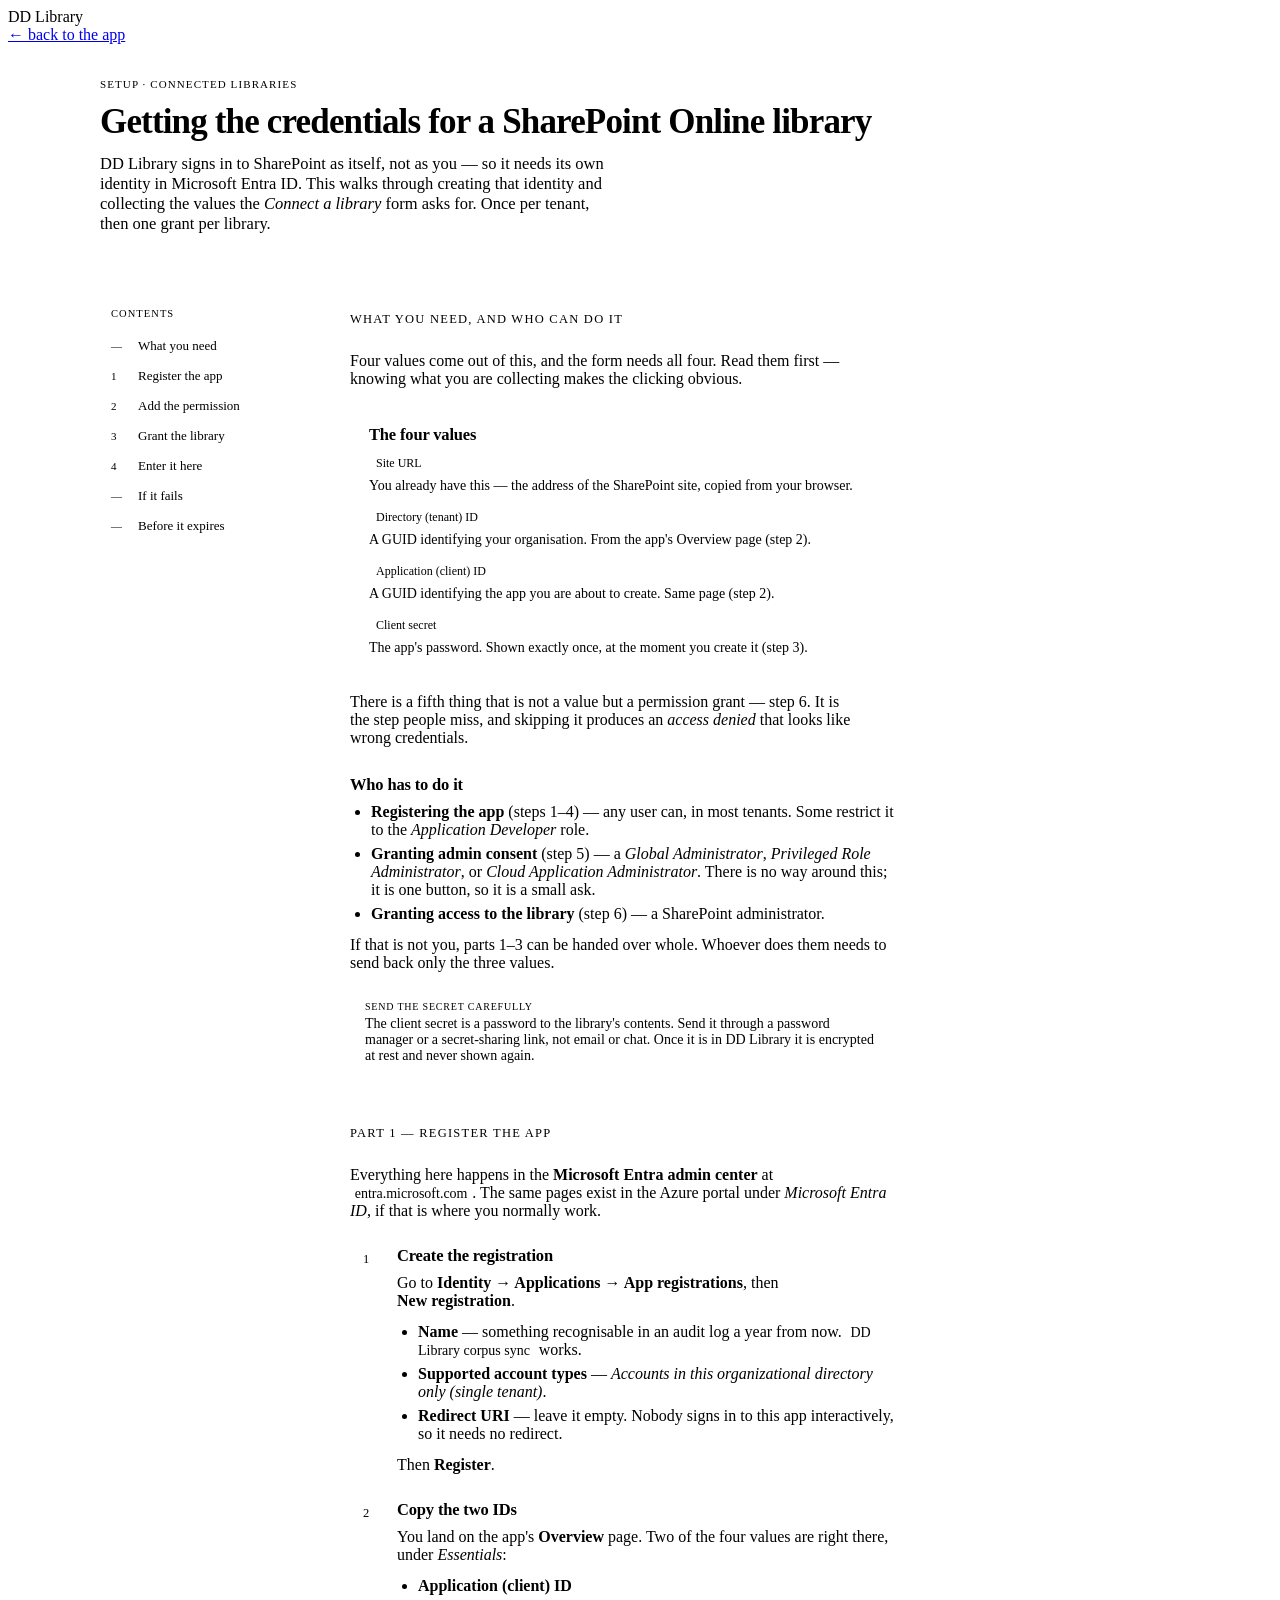
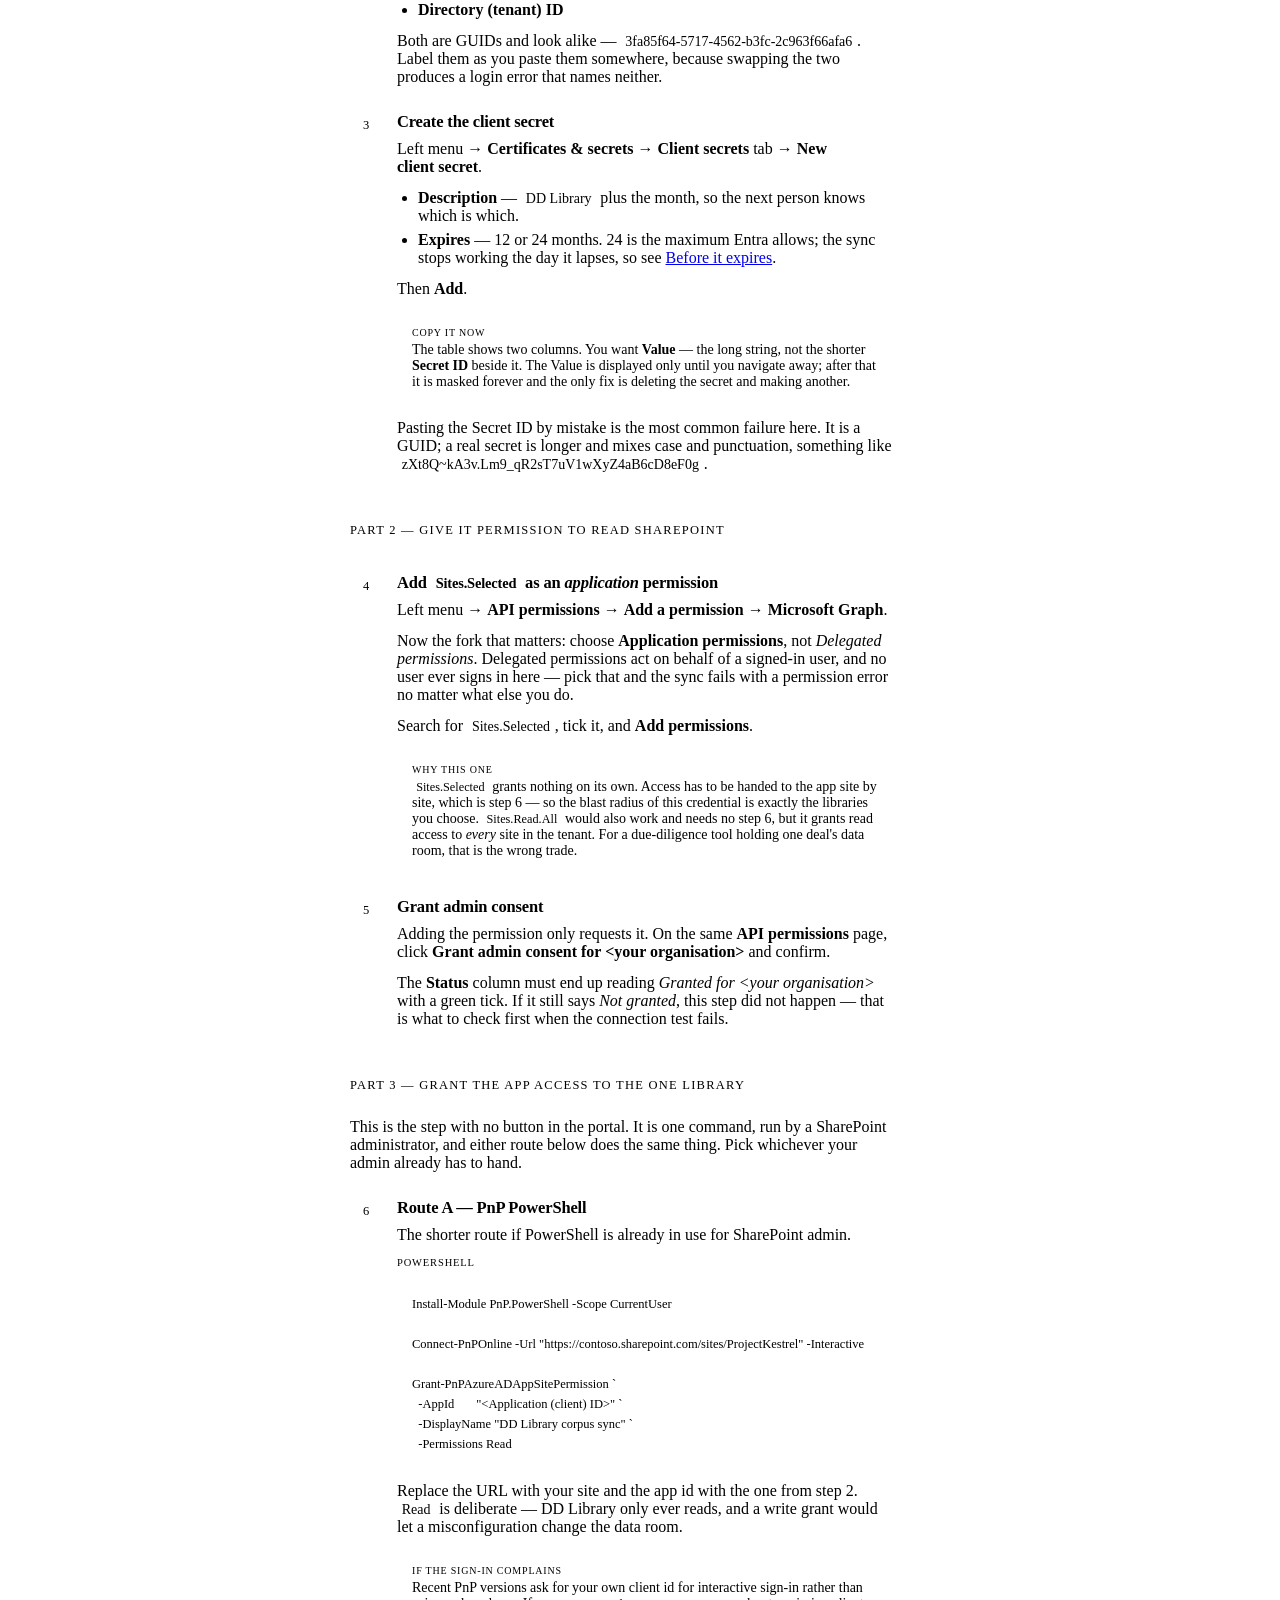
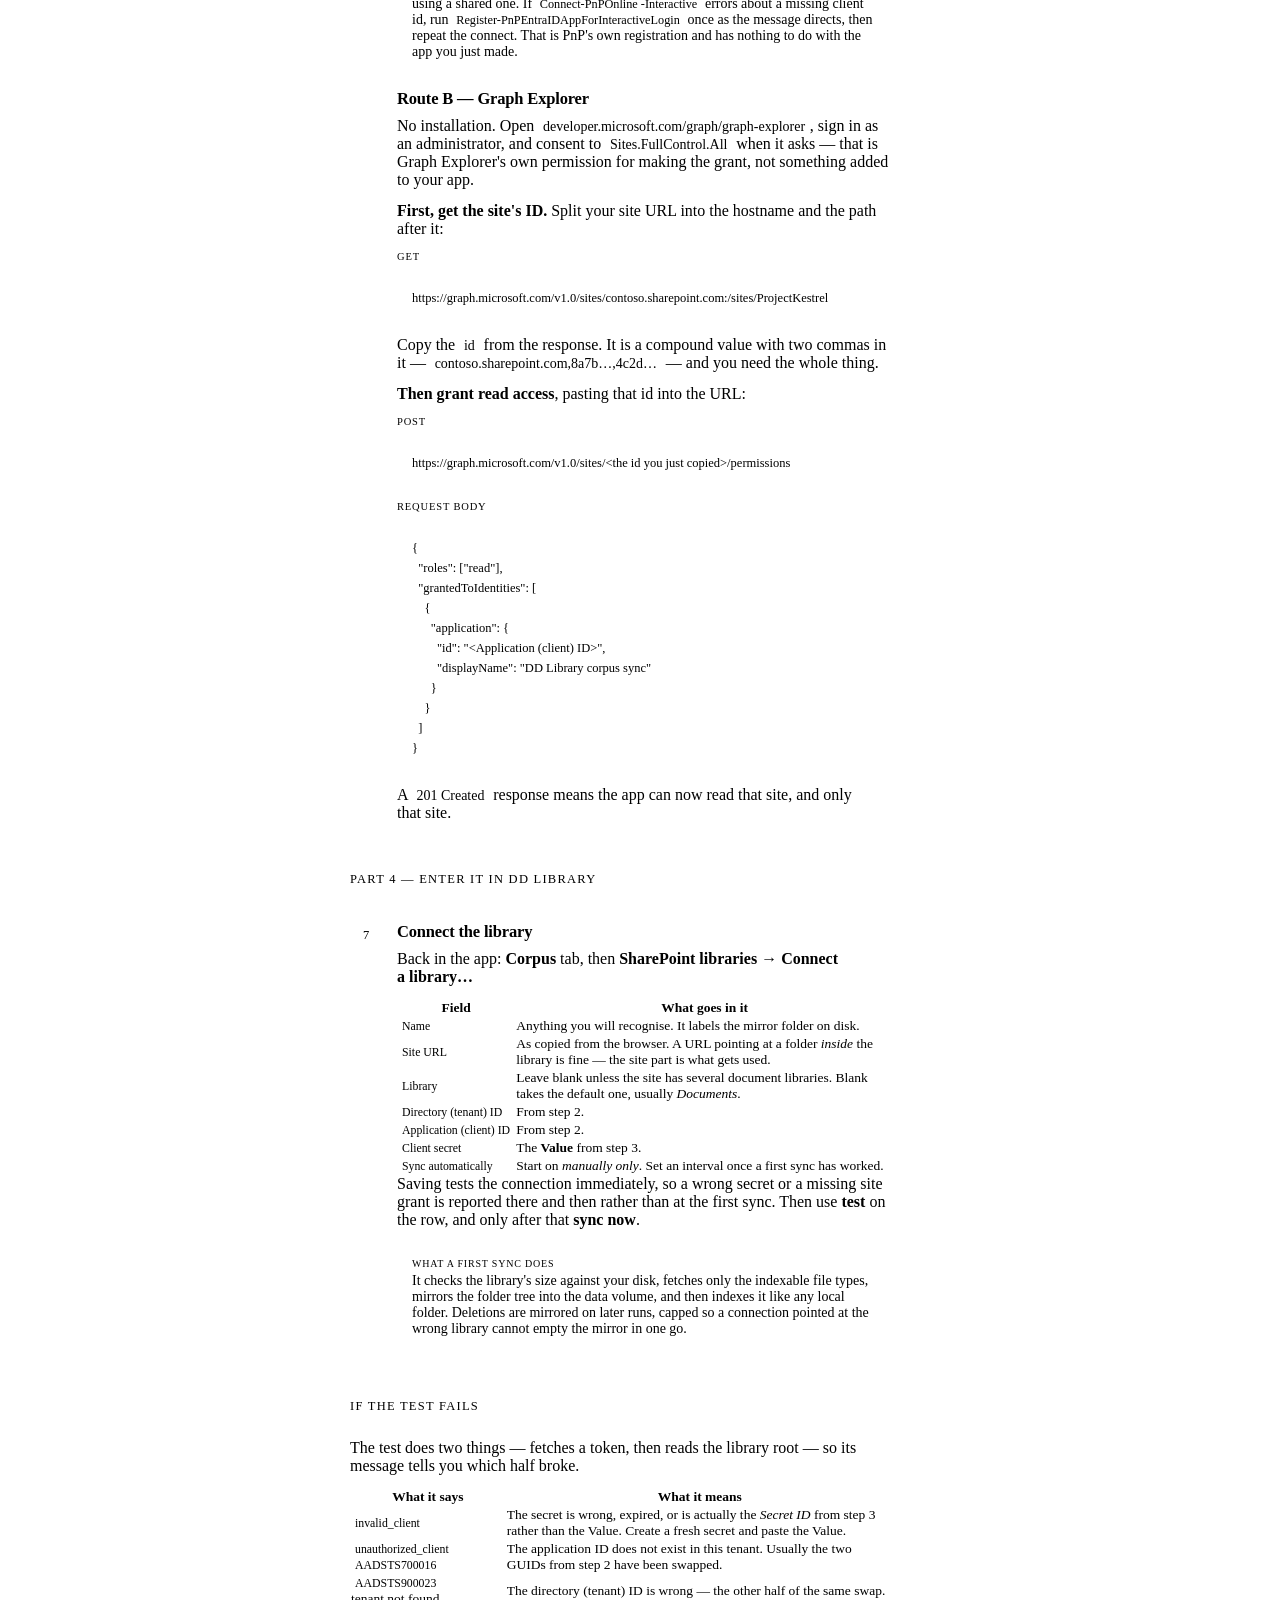
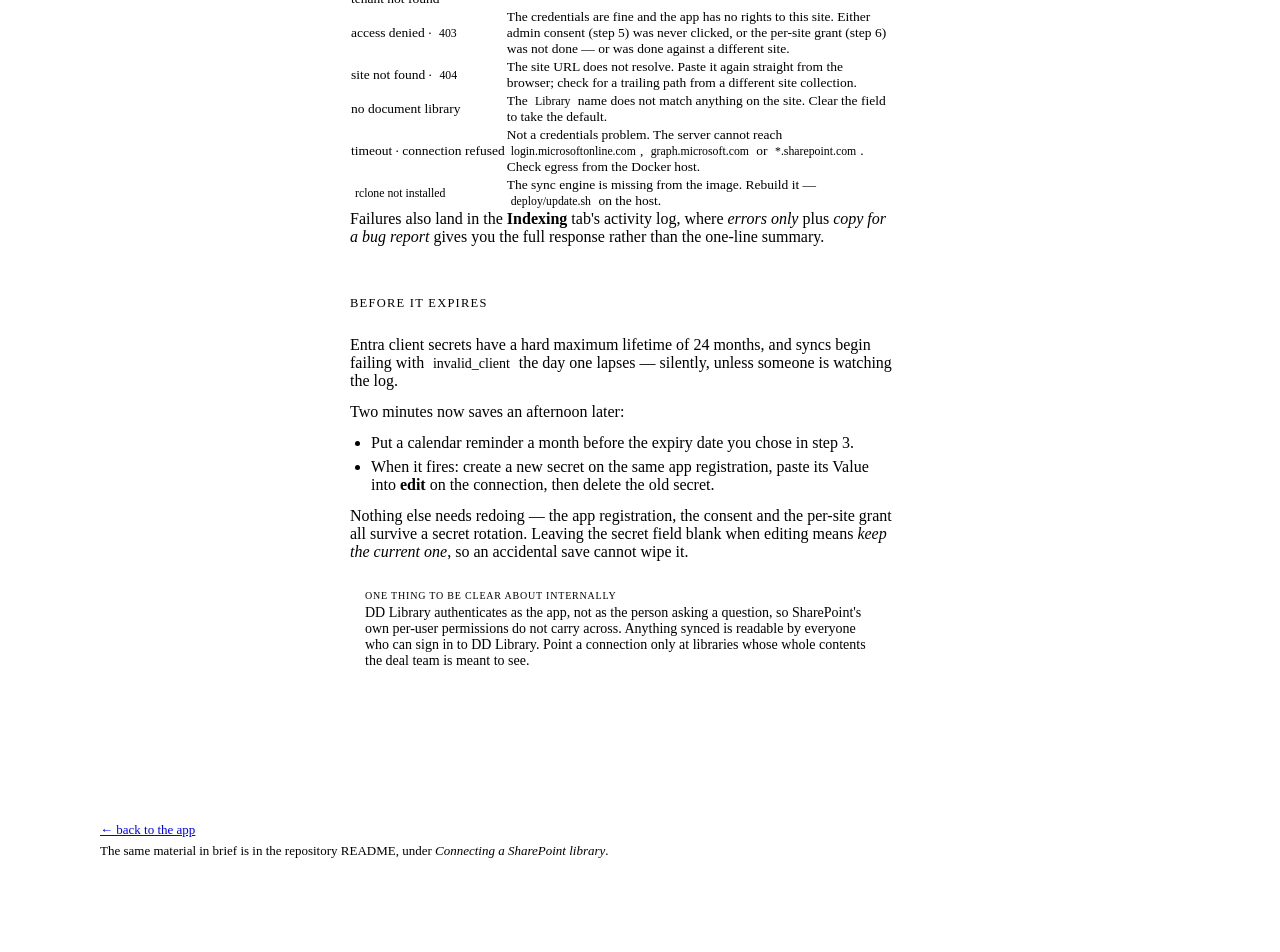
==== web/help-sharepoint.html @ 7277b7ed "Serve the SharePoint credentials walkthrough, linked from the connect form The Connect a library for" ====
<!doctype html>
<html lang="en">
<head>
<meta charset="utf-8">
<meta name="viewport" content="width=device-width, initial-scale=1">
<title>Connecting a SharePoint library · DD Library</title>
<link rel="icon" href="data:image/svg+xml,%3Csvg xmlns='http://www.w3.org/2000/svg' viewBox='0 0 32 32'%3E%3Crect width='32' height='32' rx='7' fill='%230f766e'/%3E%3Crect x='9' y='8' width='4' height='16' rx='1' fill='white'/%3E%3Crect x='16' y='8' width='4' height='16' rx='1' fill='white' opacity='.65'/%3E%3C/svg%3E">
<link rel="stylesheet" href="/styles.css">
<style>
  /* Page-scoped only. Every colour comes from the tokens in styles.css, so this
     guide cannot drift from the app's palette or its three theme states. */
  .doc { max-width: 1080px; margin: 0 auto; padding: 34px 22px 80px; display: grid; gap: 40px;
         grid-template-columns: minmax(0, 1fr); }
  @media (min-width: 1000px) {
    .doc { grid-template-columns: 200px minmax(0, 1fr); gap: 50px; align-items: start; }
    .doc-rail { position: sticky; top: 34px; }
  }
  .doc-head { grid-column: 1 / -1; border-bottom: 1px solid var(--line); padding-bottom: 24px; }
  .doc-head h1 { font-size: clamp(25px, 4vw, 35px); line-height: 1.14; letter-spacing: -.024em;
                 font-weight: 640; margin: 12px 0 12px; text-wrap: balance; }
  .doc-head .lede { font-size: 16.5px; color: var(--ink-2); margin: 0; max-width: 62ch; }
  .eyebrow { font-family: var(--mono); font-size: 11px; letter-spacing: .1em;
             text-transform: uppercase; color: var(--accent); margin: 0; }

  .doc-rail nav { display: flex; flex-direction: column; gap: 2px; }
  .doc-rail .rail-label { font-family: var(--mono); font-size: 10.5px; letter-spacing: .1em;
                          text-transform: uppercase; color: var(--ink-3); margin: 0 0 11px;
                          padding-left: 11px; }
  .doc-rail a { display: grid; grid-template-columns: 18px 1fr; gap: 9px; align-items: baseline;
                color: var(--ink-2); text-decoration: none; font-size: 13px; padding: 6px 11px;
                border-left: 2px solid var(--line); border-radius: 0 6px 6px 0; }
  .doc-rail a span:first-child { font-family: var(--mono); font-size: 11px; color: var(--ink-3);
                                 font-variant-numeric: tabular-nums; }
  .doc-rail a:hover { color: var(--ink); background: var(--panel-2); border-left-color: var(--accent); }

  .doc-main { min-width: 0; max-width: 68ch; }
  .doc-main h2 { font-size: 12.5px; font-family: var(--mono); letter-spacing: .1em;
                 text-transform: uppercase; color: var(--ink-3); font-weight: 500;
                 margin: 50px 0 16px; padding-bottom: 9px; border-bottom: 1px solid var(--line); }
  .doc-main > h2:first-child { margin-top: 4px; }
  .doc-main h3 { font-size: 16.5px; font-weight: 620; letter-spacing: -.01em; margin: 28px 0 8px; }
  .doc-main p { margin: 0 0 13px; text-wrap: pretty; }
  .doc-main ul, .doc-main ol { margin: 0 0 13px; padding-left: 21px; }
  .doc-main li { margin-bottom: 6px; }
  .doc-main li::marker { color: var(--ink-3); }
  .doc-main code { font-family: var(--mono); font-size: .875em; background: var(--panel-2);
                   border: 1px solid var(--line); border-radius: 5px; padding: .08em .34em;
                   word-break: break-word; }
  .doc-main pre { font-family: var(--mono); font-size: 12.5px; line-height: 1.6; margin: 0 0 15px;
                  background: var(--panel-2); border: 1px solid var(--line); border-radius: 9px;
                  padding: 13px 15px; overflow-x: auto; }
  .doc-main pre code { background: none; border: 0; padding: 0; font-size: inherit; }
  .pre-label { font-family: var(--mono); font-size: 10.5px; letter-spacing: .08em;
               text-transform: uppercase; color: var(--ink-3); margin: 0 0 5px; }

  .step { display: grid; grid-template-columns: 32px minmax(0, 1fr); gap: 15px; margin: 24px 0; }
  .step-n { font-family: var(--mono); font-size: 12.5px; font-variant-numeric: tabular-nums;
            width: 32px; height: 32px; border-radius: 50%; display: grid; place-items: center;
            background: var(--accent-soft); color: var(--accent); }
  .step-body { min-width: 0; }
  .step-body > :last-child { margin-bottom: 0; }
  .step h3 { margin-top: 2px; }

  .collect { background: var(--panel); border: 1px solid var(--line-2); border-radius: 10px;
             padding: 17px 19px; margin: 20px 0; box-shadow: var(--shadow); }
  .collect h3 { margin-top: 0; }
  .collect dl { margin: 0; display: grid; gap: 13px; }
  .collect dt { font-family: var(--mono); font-size: 12px; color: var(--ink);
                background: var(--accent-soft); display: inline-block; padding: 2px 7px;
                border-radius: 5px; }
  .collect dd { margin: 5px 0 0; color: var(--ink-2); font-size: 14px; }

  .note { border-left: 3px solid var(--line-2); background: var(--panel-2); padding: 12px 15px;
          margin: 17px 0; border-radius: 0 8px 8px 0; font-size: 14px; }
  .note > :last-child { margin-bottom: 0; }
  .note .tag { font-family: var(--mono); font-size: 10px; letter-spacing: .08em;
               text-transform: uppercase; display: block; margin-bottom: 4px; }
  .note.warn { border-left-color: var(--warn); background: var(--warn-soft); }
  .note.warn .tag { color: var(--warn); }
  .note.stop { border-left-color: var(--err); background: var(--err-soft); }
  .note.stop .tag { color: var(--err); }
  .note.ok { border-left-color: var(--ok); background: var(--ok-soft); }
  .note.ok .tag { color: var(--ok); }
  .note.plain .tag { color: var(--ink-3); }

  .doc-main table { width: 100%; border-collapse: collapse; font-size: 13.5px; }
  .doc-main tbody td:first-child { white-space: nowrap; }
  /* The catalogue's rows are clickable; a reference table's are not. Undo the
     app's row affordances here so nothing invites a click that does nothing. */
  .doc-main tbody tr { cursor: default; }
  .doc-main tbody tr:hover { background: none; }
  .doc-foot { grid-column: 1 / -1; margin-top: 54px; padding-top: 20px;
              border-top: 1px solid var(--line); color: var(--ink-3); font-size: 13px; }
  .doc-foot p { margin: 0 0 5px; }
</style>
</head>
<body>

<div class="topbar">
  <div class="brand"><span class="mark"></span><span>DD&nbsp;Library</span></div>
  <a class="link" href="/#corpus">&larr; back to the app</a>
</div>

<div class="doc">

  <header class="doc-head">
    <p class="eyebrow">Setup · connected libraries</p>
    <h1>Getting the credentials for a SharePoint&nbsp;Online library</h1>
    <p class="lede">
      DD Library signs in to SharePoint as itself, not as you — so it needs its own
      identity in Microsoft Entra ID. This walks through creating that identity and
      collecting the values the <em>Connect a library</em> form asks for. Once per
      tenant, then one grant per library.
    </p>
  </header>

  <aside class="doc-rail">
    <nav aria-label="Contents">
      <p class="rail-label">Contents</p>
      <a href="#target"><span>—</span><span>What you need</span></a>
      <a href="#register"><span>1</span><span>Register the app</span></a>
      <a href="#permission"><span>2</span><span>Add the permission</span></a>
      <a href="#site"><span>3</span><span>Grant the library</span></a>
      <a href="#enter"><span>4</span><span>Enter it here</span></a>
      <a href="#trouble"><span>—</span><span>If it fails</span></a>
      <a href="#renew"><span>—</span><span>Before it expires</span></a>
    </nav>
  </aside>

  <main class="doc-main">

    <h2 id="target">What you need, and who can do it</h2>

    <p>
      Four values come out of this, and the form needs all four. Read them first —
      knowing what you are collecting makes the clicking obvious.
    </p>

    <div class="collect">
      <h3>The four values</h3>
      <dl>
        <div>
          <dt>Site URL</dt>
          <dd>You already have this — the address of the SharePoint site, copied from your browser.</dd>
        </div>
        <div>
          <dt>Directory (tenant) ID</dt>
          <dd>A GUID identifying your organisation. From the app's Overview page (step&nbsp;2).</dd>
        </div>
        <div>
          <dt>Application (client) ID</dt>
          <dd>A GUID identifying the app you are about to create. Same page (step&nbsp;2).</dd>
        </div>
        <div>
          <dt>Client secret</dt>
          <dd>The app's password. Shown exactly once, at the moment you create it (step&nbsp;3).</dd>
        </div>
      </dl>
    </div>

    <p>
      There is a fifth thing that is not a value but a permission grant — step 6. It is
      the step people miss, and skipping it produces an <em>access denied</em> that looks
      like wrong credentials.
    </p>

    <h3>Who has to do it</h3>

    <ul>
      <li><strong>Registering the app</strong> (steps 1–4) — any user can, in most tenants. Some restrict it to the <em>Application Developer</em> role.</li>
      <li><strong>Granting admin consent</strong> (step 5) — a <em>Global Administrator</em>, <em>Privileged Role Administrator</em>, or <em>Cloud Application Administrator</em>. There is no way around this; it is one button, so it is a small ask.</li>
      <li><strong>Granting access to the library</strong> (step 6) — a SharePoint administrator.</li>
    </ul>

    <p>
      If that is not you, parts 1–3 can be handed over whole. Whoever does them needs to
      send back only the three values.
    </p>

    <div class="note warn">
      <span class="tag">Send the secret carefully</span>
      <p>
        The client secret is a password to the library's contents. Send it through a
        password manager or a secret-sharing link, not email or chat. Once it is in
        DD Library it is encrypted at rest and never shown again.
      </p>
    </div>

    <h2 id="register">Part 1 — Register the app</h2>

    <p>
      Everything here happens in the <strong>Microsoft Entra admin center</strong> at
      <code>entra.microsoft.com</code>. The same pages exist in the Azure portal under
      <em>Microsoft Entra ID</em>, if that is where you normally work.
    </p>

    <div class="step">
      <div class="step-n">1</div>
      <div class="step-body">
        <h3>Create the registration</h3>
        <p>Go to <strong>Identity &rarr; Applications &rarr; App registrations</strong>, then <strong>New registration</strong>.</p>
        <ul>
          <li><strong>Name</strong> — something recognisable in an audit log a year from now. <code>DD Library corpus sync</code> works.</li>
          <li><strong>Supported account types</strong> — <em>Accounts in this organizational directory only (single tenant)</em>.</li>
          <li><strong>Redirect URI</strong> — leave it empty. Nobody signs in to this app interactively, so it needs no redirect.</li>
        </ul>
        <p>Then <strong>Register</strong>.</p>
      </div>
    </div>

    <div class="step">
      <div class="step-n">2</div>
      <div class="step-body">
        <h3>Copy the two IDs</h3>
        <p>You land on the app's <strong>Overview</strong> page. Two of the four values are right there, under <em>Essentials</em>:</p>
        <ul>
          <li><strong>Application (client) ID</strong></li>
          <li><strong>Directory (tenant) ID</strong></li>
        </ul>
        <p>
          Both are GUIDs and look alike — <code>3fa85f64-5717-4562-b3fc-2c963f66afa6</code>.
          Label them as you paste them somewhere, because swapping the two produces a login
          error that names neither.
        </p>
      </div>
    </div>

    <div class="step">
      <div class="step-n">3</div>
      <div class="step-body">
        <h3>Create the client secret</h3>
        <p>
          Left menu &rarr; <strong>Certificates &amp; secrets</strong> &rarr;
          <strong>Client secrets</strong> tab &rarr; <strong>New client secret</strong>.
        </p>
        <ul>
          <li><strong>Description</strong> — <code>DD Library</code> plus the month, so the next person knows which is which.</li>
          <li><strong>Expires</strong> — 12 or 24 months. 24 is the maximum Entra allows; the sync stops working the day it lapses, so see <a href="#renew">Before it expires</a>.</li>
        </ul>
        <p>Then <strong>Add</strong>.</p>

        <div class="note stop">
          <span class="tag">Copy it now</span>
          <p>
            The table shows two columns. You want <strong>Value</strong> — the long string,
            not the shorter <strong>Secret ID</strong> beside it. The Value is displayed only
            until you navigate away; after that it is masked forever and the only fix is
            deleting the secret and making another.
          </p>
        </div>

        <p>
          Pasting the Secret ID by mistake is the most common failure here. It is a GUID;
          a real secret is longer and mixes case and punctuation, something like
          <code>zXt8Q~kA3v.Lm9_qR2sT7uV1wXyZ4aB6cD8eF0g</code>.
        </p>
      </div>
    </div>

    <h2 id="permission">Part 2 — Give it permission to read SharePoint</h2>

    <div class="step">
      <div class="step-n">4</div>
      <div class="step-body">
        <h3>Add <code>Sites.Selected</code> as an <em>application</em> permission</h3>
        <p>
          Left menu &rarr; <strong>API permissions</strong> &rarr;
          <strong>Add a permission</strong> &rarr; <strong>Microsoft Graph</strong>.
        </p>
        <p>
          Now the fork that matters: choose <strong>Application permissions</strong>, not
          <em>Delegated permissions</em>. Delegated permissions act on behalf of a signed-in
          user, and no user ever signs in here — pick that and the sync fails with a
          permission error no matter what else you do.
        </p>
        <p>Search for <code>Sites.Selected</code>, tick it, and <strong>Add permissions</strong>.</p>

        <div class="note plain">
          <span class="tag">Why this one</span>
          <p>
            <code>Sites.Selected</code> grants nothing on its own. Access has to be handed to
            the app site by site, which is step 6 — so the blast radius of this credential is
            exactly the libraries you choose. <code>Sites.Read.All</code> would also work and
            needs no step 6, but it grants read access to <em>every</em> site in the tenant.
            For a due-diligence tool holding one deal's data room, that is the wrong trade.
          </p>
        </div>
      </div>
    </div>

    <div class="step">
      <div class="step-n">5</div>
      <div class="step-body">
        <h3>Grant admin consent</h3>
        <p>
          Adding the permission only requests it. On the same <strong>API permissions</strong>
          page, click <strong>Grant admin consent for &lt;your organisation&gt;</strong> and
          confirm.
        </p>
        <p>
          The <strong>Status</strong> column must end up reading <em>Granted for &lt;your
          organisation&gt;</em> with a green tick. If it still says <em>Not granted</em>, this
          step did not happen — that is what to check first when the connection test fails.
        </p>
      </div>
    </div>

    <h2 id="site">Part 3 — Grant the app access to the one library</h2>

    <p>
      This is the step with no button in the portal. It is one command, run by a SharePoint
      administrator, and either route below does the same thing. Pick whichever your admin
      already has to hand.
    </p>

    <div class="step">
      <div class="step-n">6</div>
      <div class="step-body">
        <h3>Route A — PnP PowerShell</h3>
        <p>The shorter route if PowerShell is already in use for SharePoint admin.</p>
        <p class="pre-label">PowerShell</p>
<pre><code>Install-Module PnP.PowerShell -Scope CurrentUser

Connect-PnPOnline -Url "https://contoso.sharepoint.com/sites/ProjectKestrel" -Interactive

Grant-PnPAzureADAppSitePermission `
  -AppId       "&lt;Application (client) ID&gt;" `
  -DisplayName "DD Library corpus sync" `
  -Permissions Read</code></pre>
        <p>
          Replace the URL with your site and the app id with the one from step 2.
          <code>Read</code> is deliberate — DD Library only ever reads, and a write grant
          would let a misconfiguration change the data room.
        </p>

        <div class="note plain">
          <span class="tag">If the sign-in complains</span>
          <p>
            Recent PnP versions ask for your own client id for interactive sign-in rather than
            using a shared one. If <code>Connect-PnPOnline -Interactive</code> errors about a
            missing client id, run <code>Register-PnPEntraIDAppForInteractiveLogin</code> once
            as the message directs, then repeat the connect. That is PnP's own registration and
            has nothing to do with the app you just made.
          </p>
        </div>

        <h3>Route B — Graph Explorer</h3>
        <p>
          No installation. Open <code>developer.microsoft.com/graph/graph-explorer</code>, sign
          in as an administrator, and consent to <code>Sites.FullControl.All</code> when it asks
          — that is Graph Explorer's own permission for making the grant, not something added
          to your app.
        </p>

        <p><strong>First, get the site's ID.</strong> Split your site URL into the hostname and the path after it:</p>
        <p class="pre-label">GET</p>
<pre><code>https://graph.microsoft.com/v1.0/sites/contoso.sharepoint.com:/sites/ProjectKestrel</code></pre>
        <p>
          Copy the <code>id</code> from the response. It is a compound value with two commas in
          it — <code>contoso.sharepoint.com,8a7b…,4c2d…</code> — and you need the whole thing.
        </p>

        <p><strong>Then grant read access</strong>, pasting that id into the URL:</p>
        <p class="pre-label">POST</p>
<pre><code>https://graph.microsoft.com/v1.0/sites/&lt;the id you just copied&gt;/permissions</code></pre>
        <p class="pre-label">Request body</p>
<pre><code>{
  "roles": ["read"],
  "grantedToIdentities": [
    {
      "application": {
        "id": "&lt;Application (client) ID&gt;",
        "displayName": "DD Library corpus sync"
      }
    }
  ]
}</code></pre>
        <p>A <code>201 Created</code> response means the app can now read that site, and only that site.</p>
      </div>
    </div>

    <h2 id="enter">Part 4 — Enter it in DD Library</h2>

    <div class="step">
      <div class="step-n">7</div>
      <div class="step-body">
        <h3>Connect the library</h3>
        <p>
          Back in the app: <strong>Corpus</strong> tab, then <strong>SharePoint libraries</strong>
          &rarr; <strong>Connect a library…</strong>
        </p>

        <div class="table-scroll">
          <table>
            <thead>
              <tr><th>Field</th><th>What goes in it</th></tr>
            </thead>
            <tbody>
              <tr><td><code>Name</code></td>
                  <td>Anything you will recognise. It labels the mirror folder on disk.</td></tr>
              <tr><td><code>Site URL</code></td>
                  <td>As copied from the browser. A URL pointing at a folder <em>inside</em> the library is fine — the site part is what gets used.</td></tr>
              <tr><td><code>Library</code></td>
                  <td>Leave blank unless the site has several document libraries. Blank takes the default one, usually <em>Documents</em>.</td></tr>
              <tr><td><code>Directory (tenant) ID</code></td><td>From step 2.</td></tr>
              <tr><td><code>Application (client) ID</code></td><td>From step 2.</td></tr>
              <tr><td><code>Client secret</code></td><td>The <strong>Value</strong> from step 3.</td></tr>
              <tr><td><code>Sync automatically</code></td>
                  <td>Start on <em>manually only</em>. Set an interval once a first sync has worked.</td></tr>
            </tbody>
          </table>
        </div>

        <p>
          Saving tests the connection immediately, so a wrong secret or a missing site grant is
          reported there and then rather than at the first sync. Then use <strong>test</strong>
          on the row, and only after that <strong>sync now</strong>.
        </p>

        <div class="note ok">
          <span class="tag">What a first sync does</span>
          <p>
            It checks the library's size against your disk, fetches only the indexable file
            types, mirrors the folder tree into the data volume, and then indexes it like any
            local folder. Deletions are mirrored on later runs, capped so a connection pointed
            at the wrong library cannot empty the mirror in one go.
          </p>
        </div>
      </div>
    </div>

    <h2 id="trouble">If the test fails</h2>

    <p>
      The test does two things — fetches a token, then reads the library root — so its message
      tells you which half broke.
    </p>

    <div class="table-scroll">
      <table>
        <thead>
          <tr><th>What it says</th><th>What it means</th></tr>
        </thead>
        <tbody>
          <tr><td><code>invalid_client</code></td>
              <td>The secret is wrong, expired, or is actually the <em>Secret ID</em> from step 3 rather than the Value. Create a fresh secret and paste the Value.</td></tr>
          <tr><td><code>unauthorized_client</code><br><code>AADSTS700016</code></td>
              <td>The application ID does not exist in this tenant. Usually the two GUIDs from step 2 have been swapped.</td></tr>
          <tr><td><code>AADSTS900023</code><br>tenant not found</td>
              <td>The directory (tenant) ID is wrong — the other half of the same swap.</td></tr>
          <tr><td>access denied · <code>403</code></td>
              <td>The credentials are fine and the app has no rights to this site. Either admin consent (step 5) was never clicked, or the per-site grant (step 6) was not done — or was done against a different site.</td></tr>
          <tr><td>site not found · <code>404</code></td>
              <td>The site URL does not resolve. Paste it again straight from the browser; check for a trailing path from a different site collection.</td></tr>
          <tr><td>no document library</td>
              <td>The <code>Library</code> name does not match anything on the site. Clear the field to take the default.</td></tr>
          <tr><td>timeout · connection refused</td>
              <td>Not a credentials problem. The server cannot reach <code>login.microsoftonline.com</code>, <code>graph.microsoft.com</code> or <code>*.sharepoint.com</code>. Check egress from the Docker host.</td></tr>
          <tr><td><code>rclone not installed</code></td>
              <td>The sync engine is missing from the image. Rebuild it — <code>deploy/update.sh</code> on the host.</td></tr>
        </tbody>
      </table>
    </div>

    <p>
      Failures also land in the <strong>Indexing</strong> tab's activity log, where
      <em>errors only</em> plus <em>copy for a bug report</em> gives you the full response
      rather than the one-line summary.
    </p>

    <h2 id="renew">Before it expires</h2>

    <p>
      Entra client secrets have a hard maximum lifetime of 24 months, and syncs begin failing
      with <code>invalid_client</code> the day one lapses — silently, unless someone is watching
      the log.
    </p>

    <p>Two minutes now saves an afternoon later:</p>

    <ul>
      <li>Put a calendar reminder a month before the expiry date you chose in step 3.</li>
      <li>When it fires: create a new secret on the same app registration, paste its Value into <strong>edit</strong> on the connection, then delete the old secret.</li>
    </ul>

    <p>
      Nothing else needs redoing — the app registration, the consent and the per-site grant all
      survive a secret rotation. Leaving the secret field blank when editing means <em>keep the
      current one</em>, so an accidental save cannot wipe it.
    </p>

    <div class="note warn">
      <span class="tag">One thing to be clear about internally</span>
      <p>
        DD Library authenticates as the app, not as the person asking a question, so
        SharePoint's own per-user permissions do not carry across. Anything synced is readable
        by everyone who can sign in to DD Library. Point a connection only at libraries whose
        whole contents the deal team is meant to see.
      </p>
    </div>

  </main>

  <footer class="doc-foot">
    <p><a class="link" href="/#corpus">&larr; back to the app</a></p>
    <p>The same material in brief is in the repository README, under <em>Connecting a SharePoint library</em>.</p>
  </footer>

</div>

<script>
  // Match whichever theme the operator picked in the app. Without this the guide
  // opens in the OS theme and reads as a different product.
  const saved = localStorage.getItem("dd-theme");
  if (saved) document.documentElement.dataset.theme = saved;
</script>
</body>
</html>
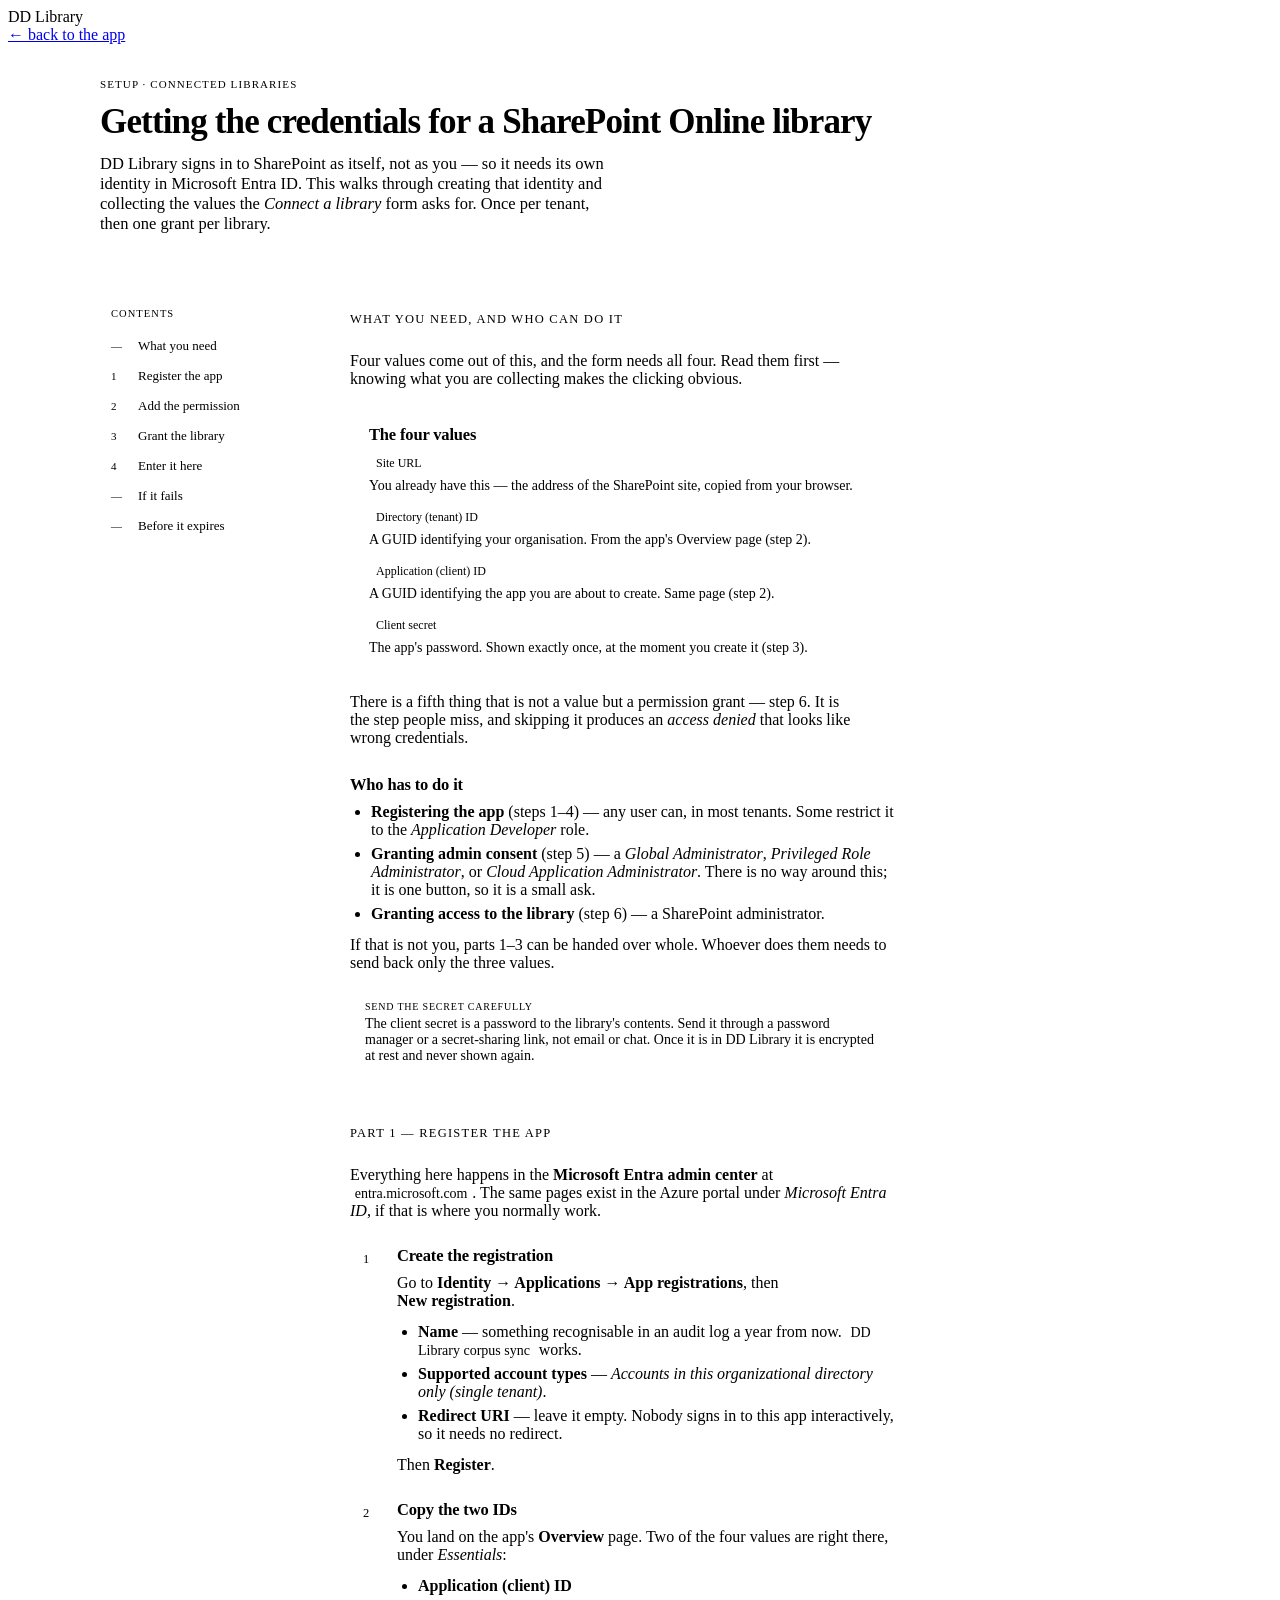
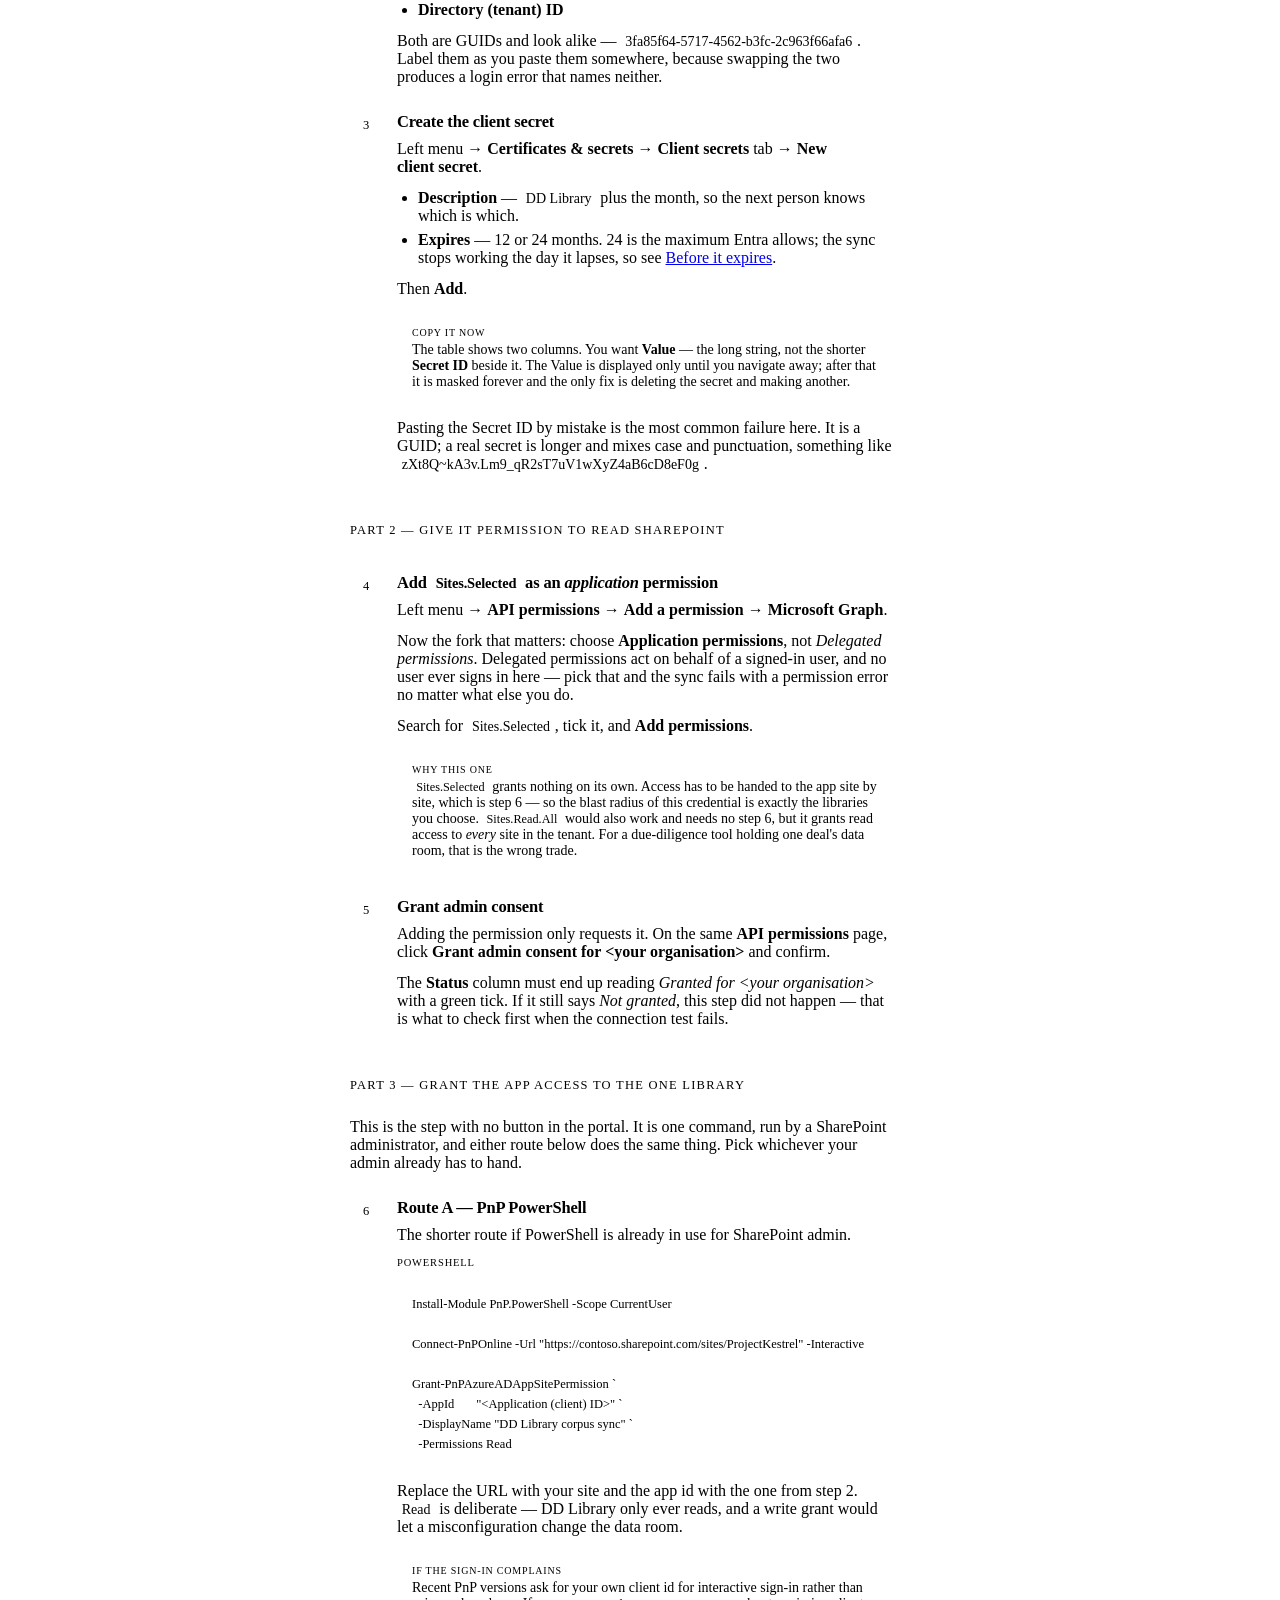
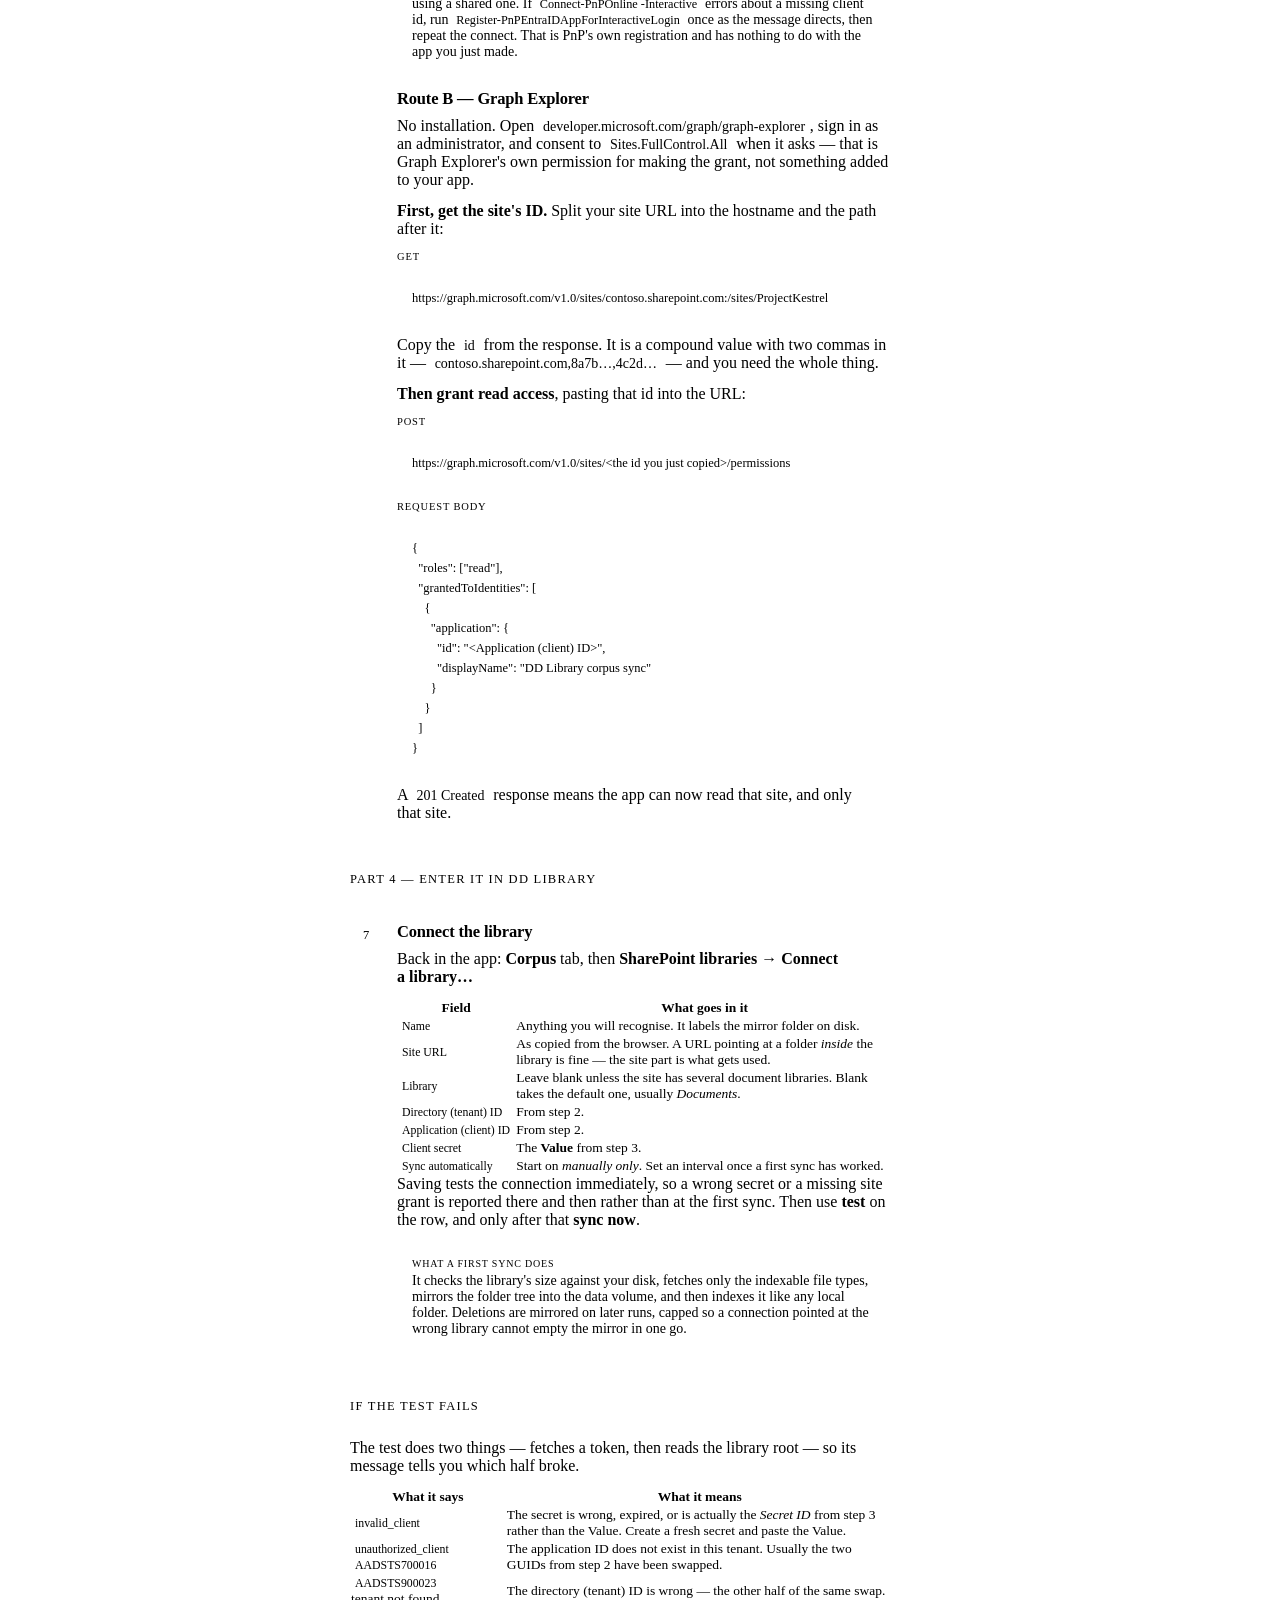
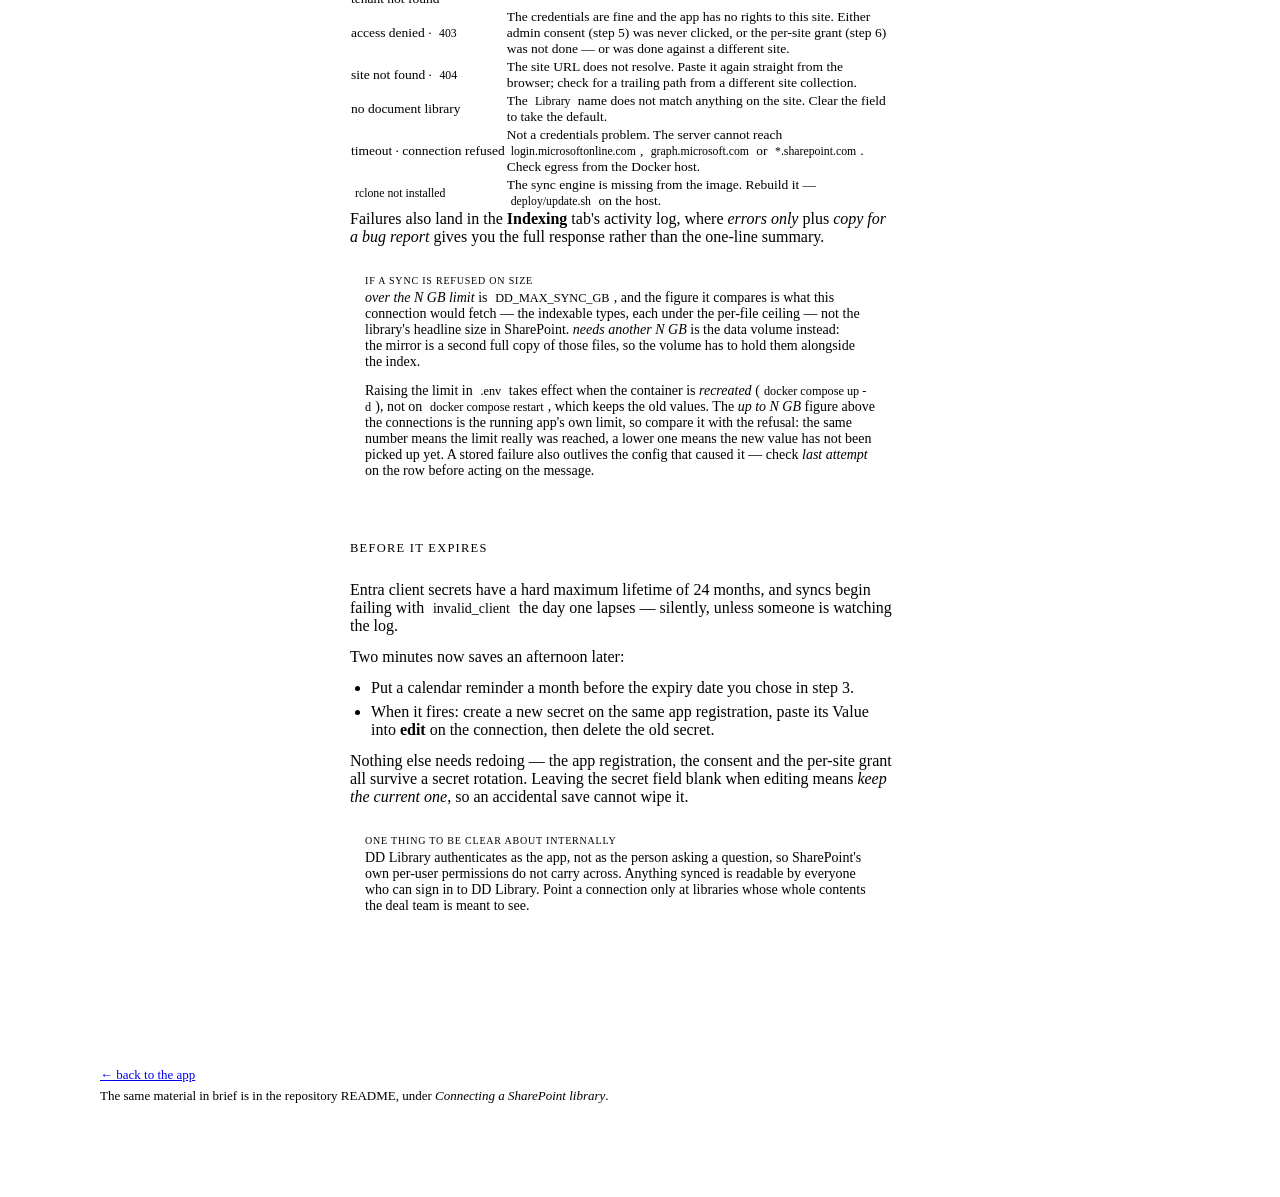
==== commit 1e03ff3d: "Judge a library's size by what the sync would actually fetch The preflight sized the library with th" ====
--- a/web/help-sharepoint.html
+++ b/web/help-sharepoint.html
@@ -38,7 +38,15 @@
                  text-transform: uppercase; color: var(--ink-3); font-weight: 500;
                  margin: 50px 0 16px; padding-bottom: 9px; border-bottom: 1px solid var(--line); }
   .doc-main > h2:first-child { margin-top: 4px; }
-  .doc-main h3 { font-size: 16.5px; font-weight: 620; letter-spacing: -.01em; margin: 28px 0 8px; }
+  /* The app's global h3 is a micro-label — 12px, uppercase, muted — because in the
+     app an h3 always labels a card. Here an h3 is a real heading, so every one of
+     those properties has to be undone, not just the ones that look wrong in
+     isolation. Inheriting the tokens from styles.css is the point; inheriting its
+     component styles is not. */
+  .doc-main h3 {
+    font-size: 16.5px; font-weight: 620; letter-spacing: -.01em; margin: 28px 0 8px;
+    text-transform: none; color: var(--ink);
+  }
   .doc-main p { margin: 0 0 13px; text-wrap: pretty; }
   .doc-main ul, .doc-main ol { margin: 0 0 13px; padding-left: 21px; }
   .doc-main li { margin-bottom: 6px; }
@@ -468,6 +476,27 @@
       rather than the one-line summary.
     </p>
 
+    <div class="note warn">
+      <span class="tag">If a sync is refused on size</span>
+      <p>
+        <em>over the N GB limit</em> is <code>DD_MAX_SYNC_GB</code>, and the figure it
+        compares is what this connection would fetch — the indexable types, each under the
+        per-file ceiling — not the library's headline size in SharePoint. <em>needs another
+        N GB</em> is the data volume instead: the mirror is a second full copy of those
+        files, so the volume has to hold them alongside the index.
+      </p>
+      <p>
+        Raising the limit in <code>.env</code> takes effect when the container is
+        <em>recreated</em> (<code>docker compose up -d</code>), not on
+        <code>docker compose restart</code>, which keeps the old values. The
+        <em>up to N GB</em> figure above the connections is the running app's own limit, so
+        compare it with the refusal: the same number means the limit really was reached,
+        a lower one means the new value has not been picked up yet. A stored failure also
+        outlives the config that caused it — check <em>last attempt</em> on the row before
+        acting on the message.
+      </p>
+    </div>
+
     <h2 id="renew">Before it expires</h2>
 
     <p>
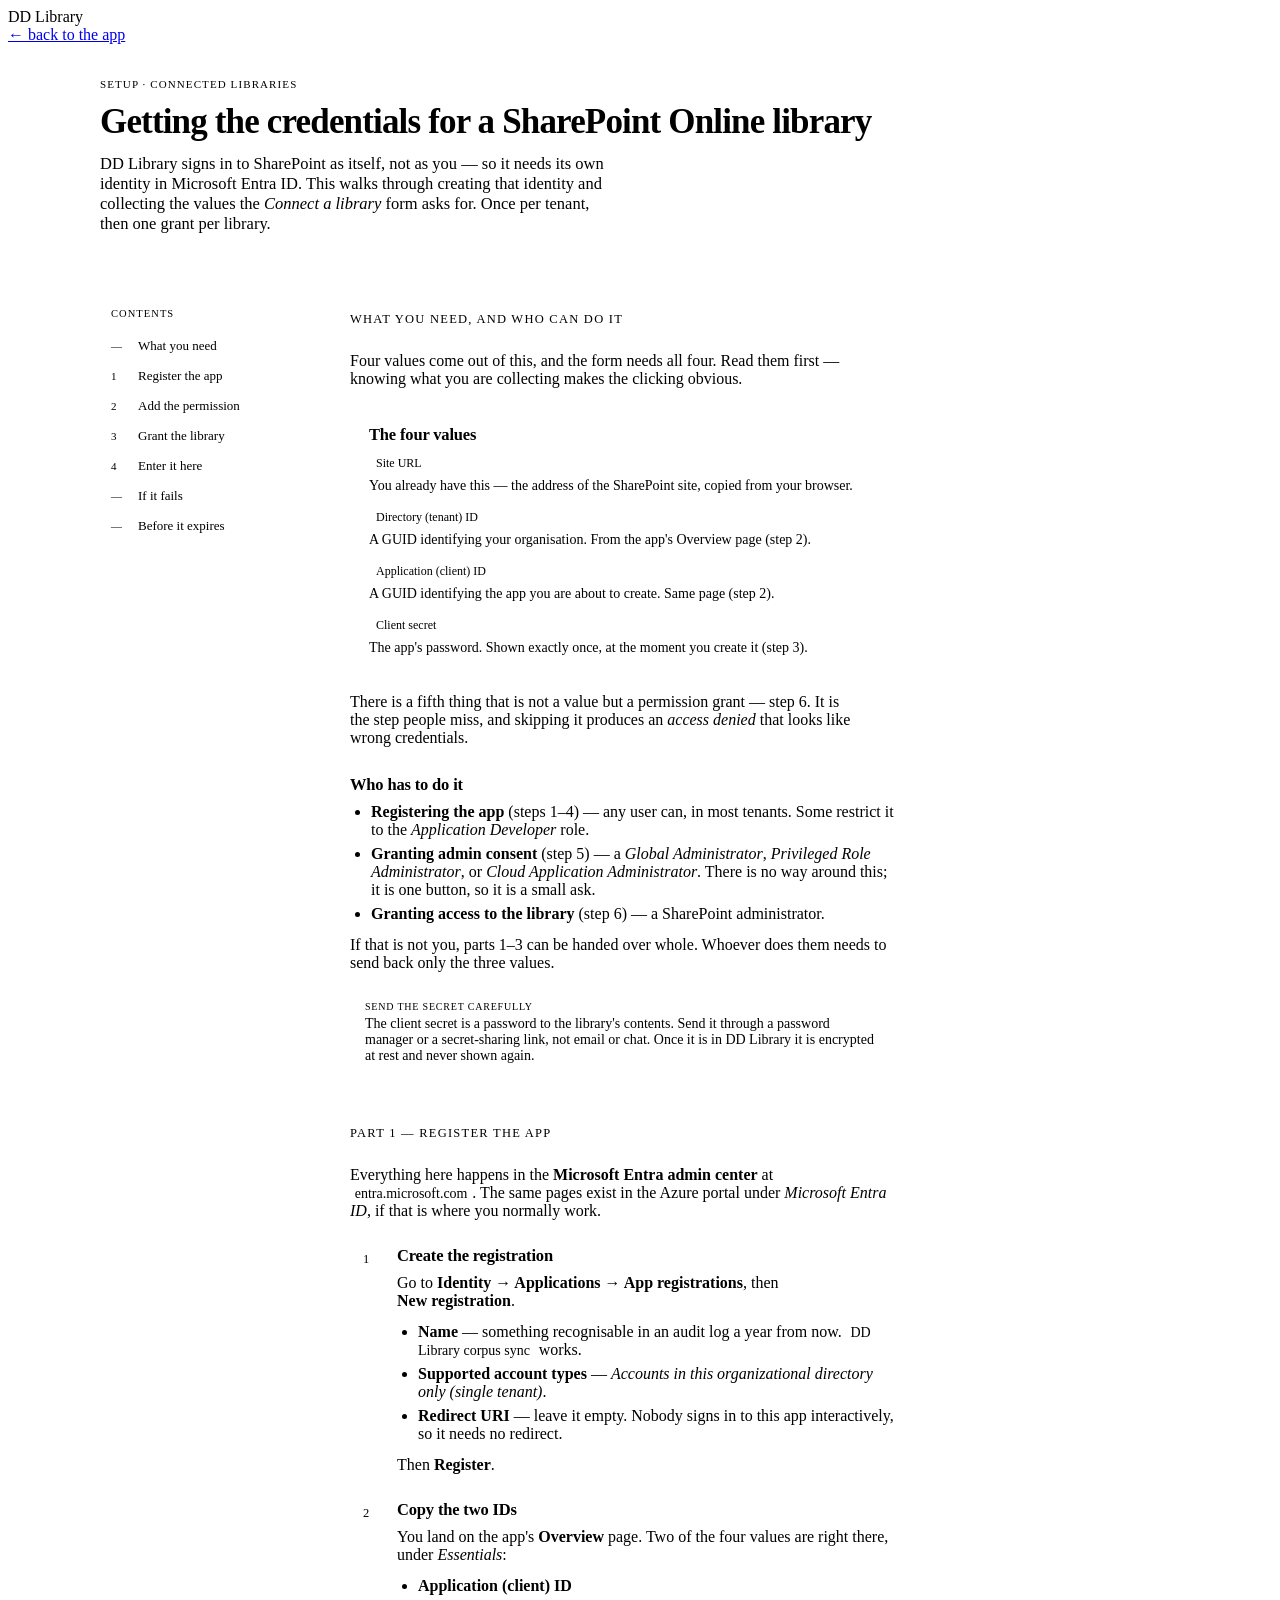
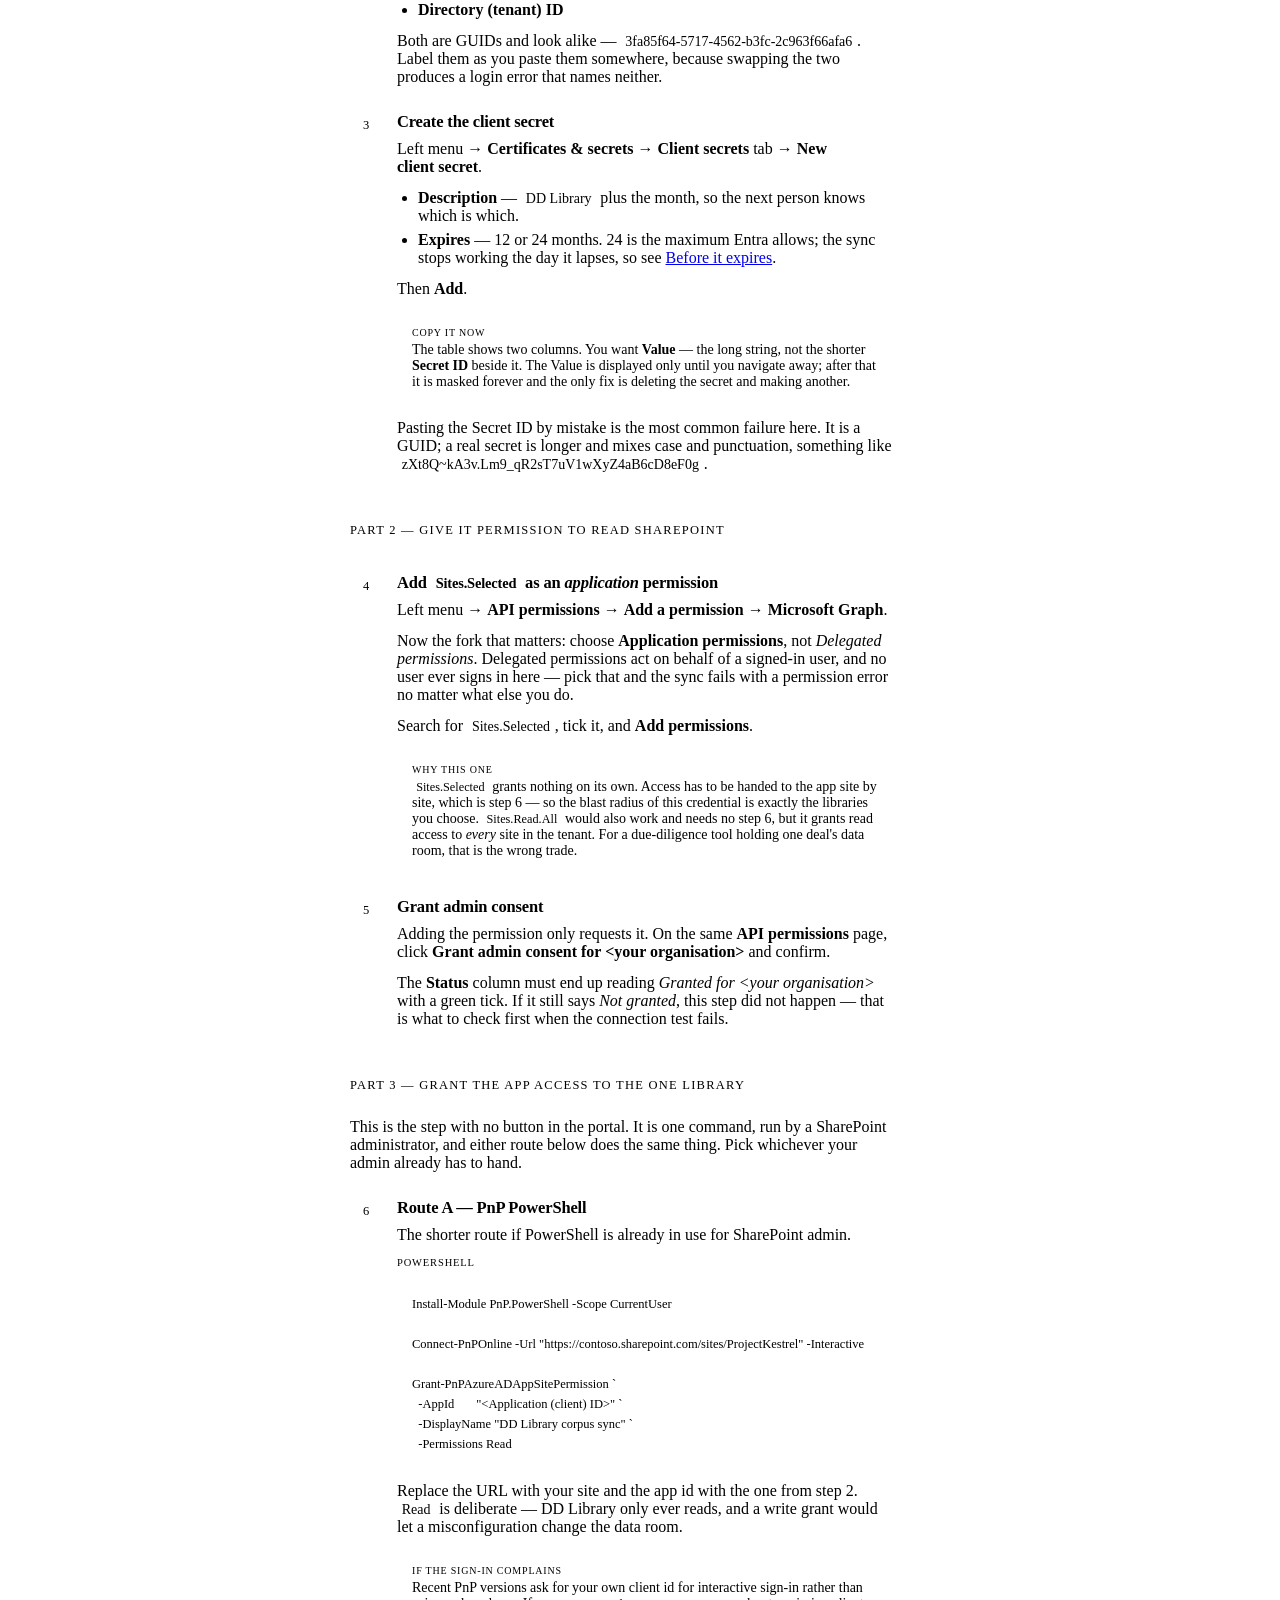
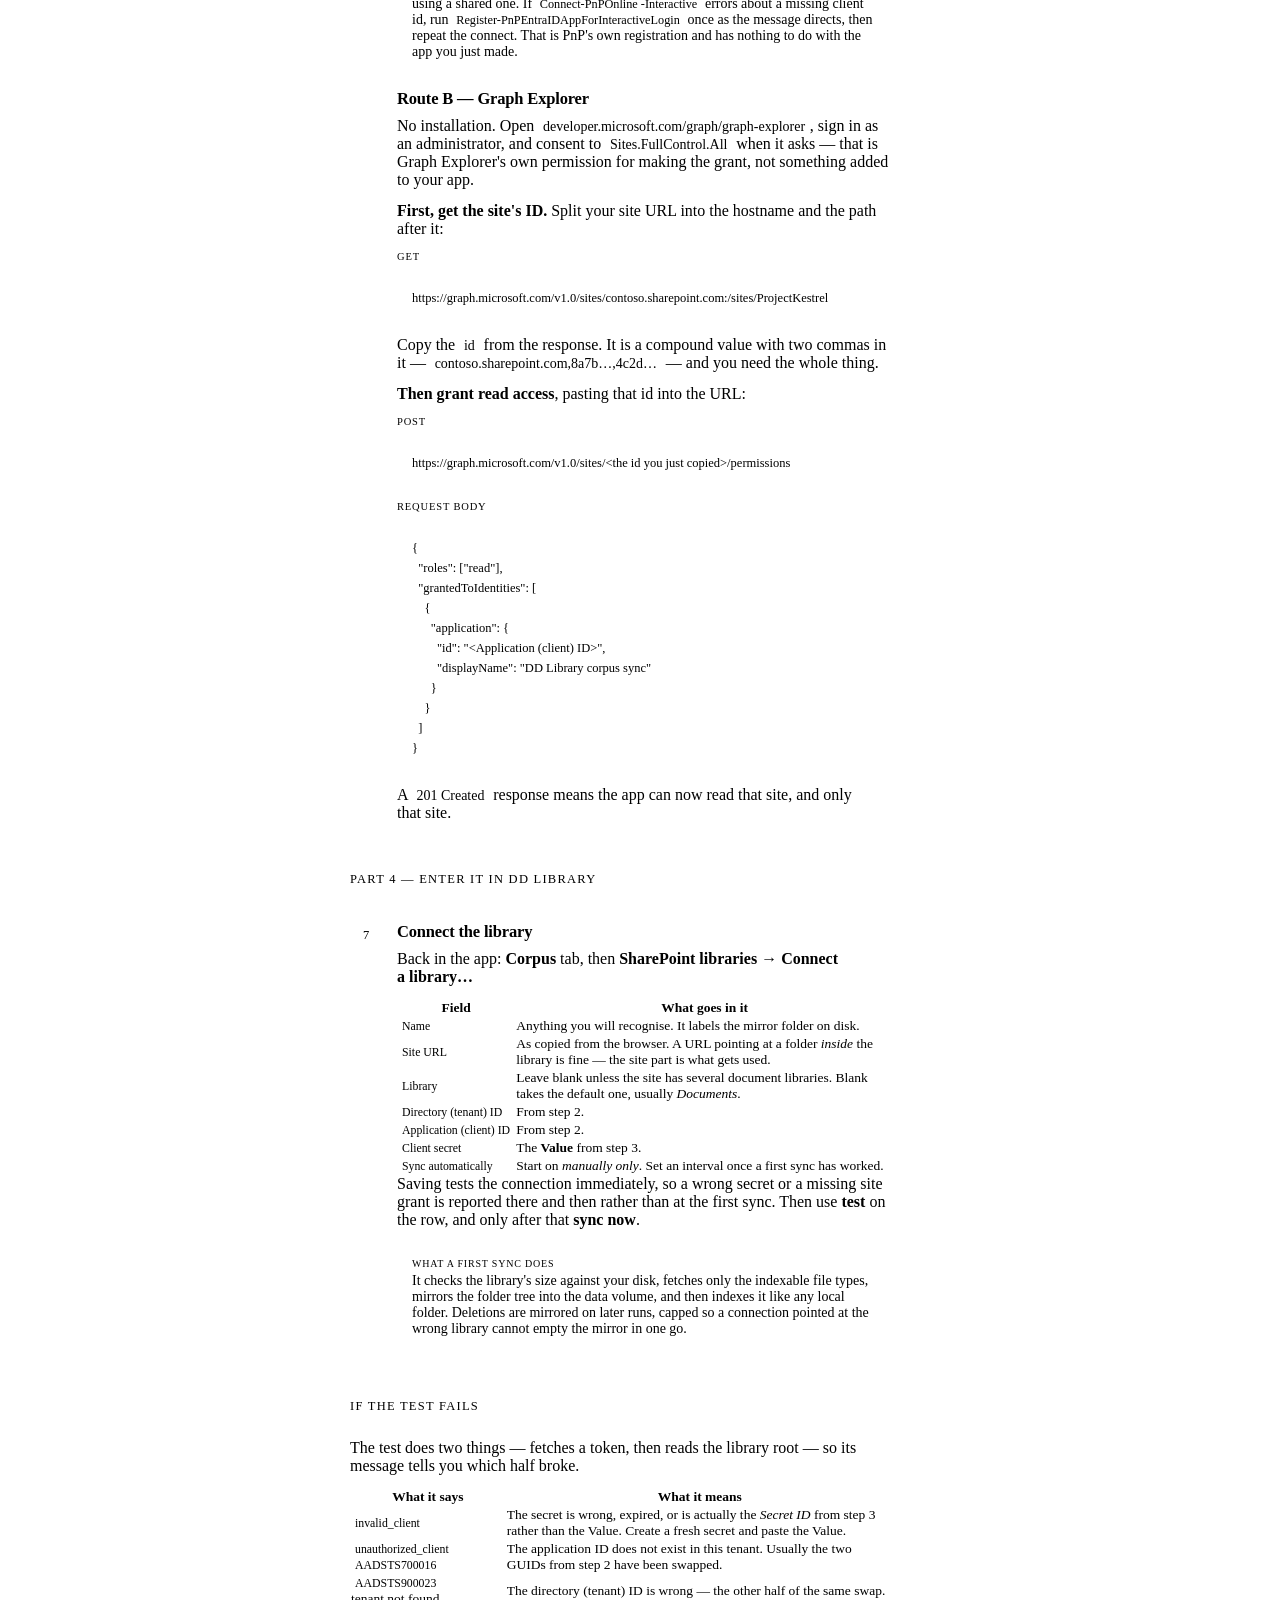
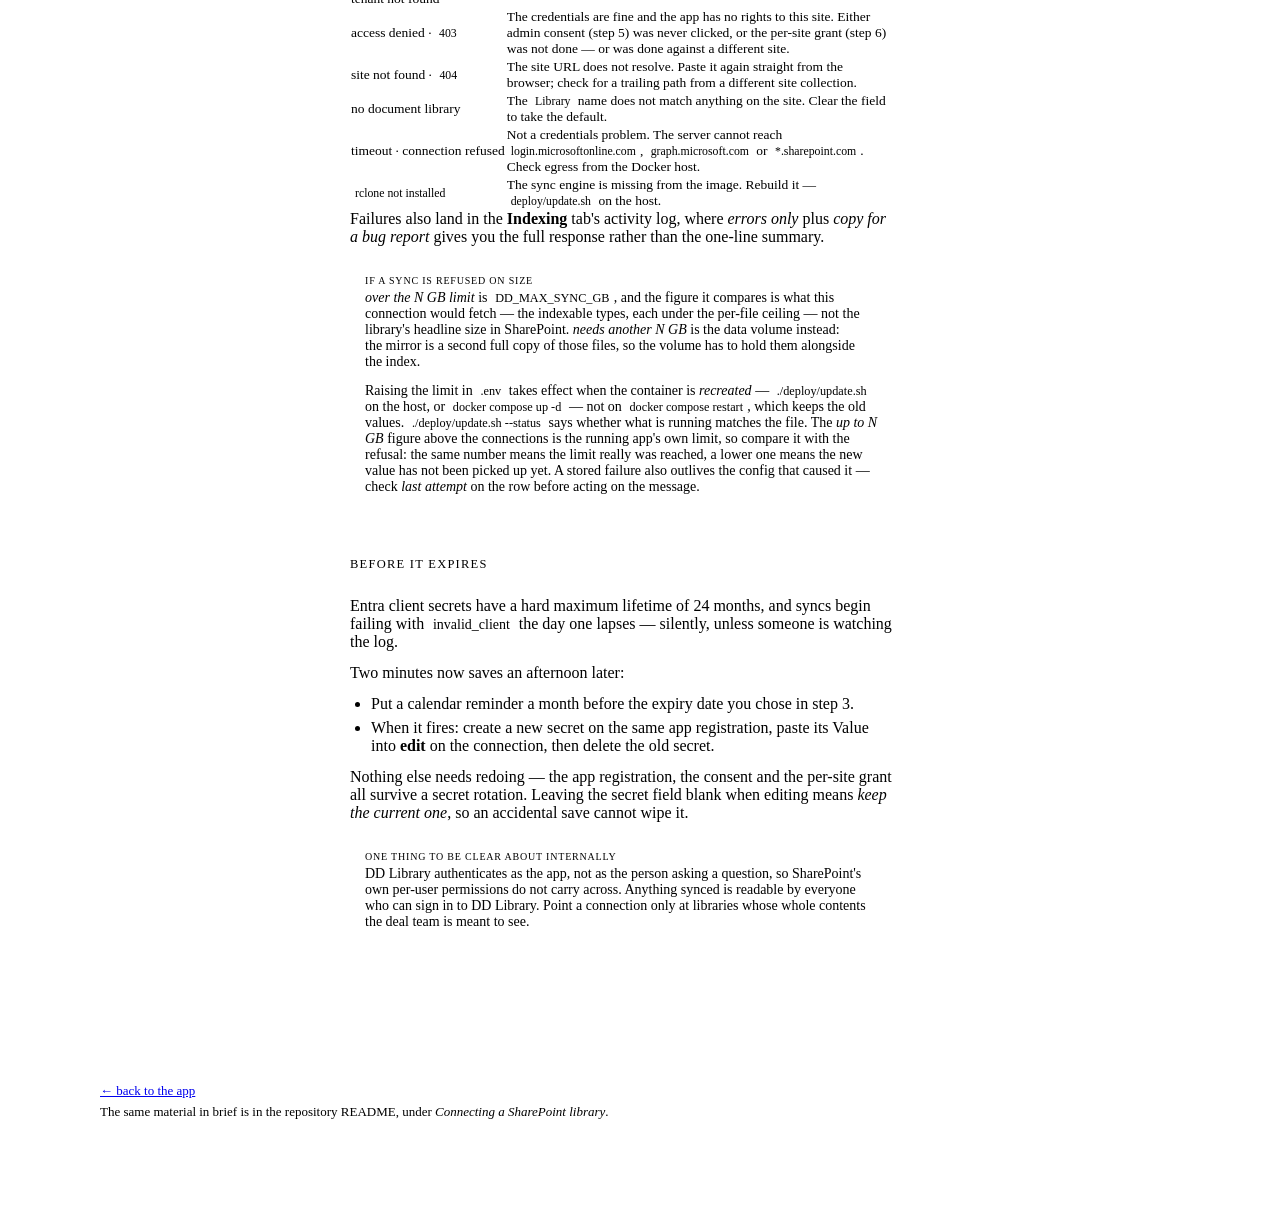
==== commit 4d6861f6: "Treat an .env edit as a deploy in update.sh `deploy_current_tree` has always ended in `compose up -d" ====
--- a/web/help-sharepoint.html
+++ b/web/help-sharepoint.html
@@ -487,8 +487,10 @@
       </p>
       <p>
         Raising the limit in <code>.env</code> takes effect when the container is
-        <em>recreated</em> (<code>docker compose up -d</code>), not on
-        <code>docker compose restart</code>, which keeps the old values. The
+        <em>recreated</em> — <code>./deploy/update.sh</code> on the host, or
+        <code>docker compose up -d</code> — not on <code>docker compose restart</code>,
+        which keeps the old values. <code>./deploy/update.sh --status</code> says whether
+        what is running matches the file. The
         <em>up to N GB</em> figure above the connections is the running app's own limit, so
         compare it with the refusal: the same number means the limit really was reached,
         a lower one means the new value has not been picked up yet. A stored failure also
